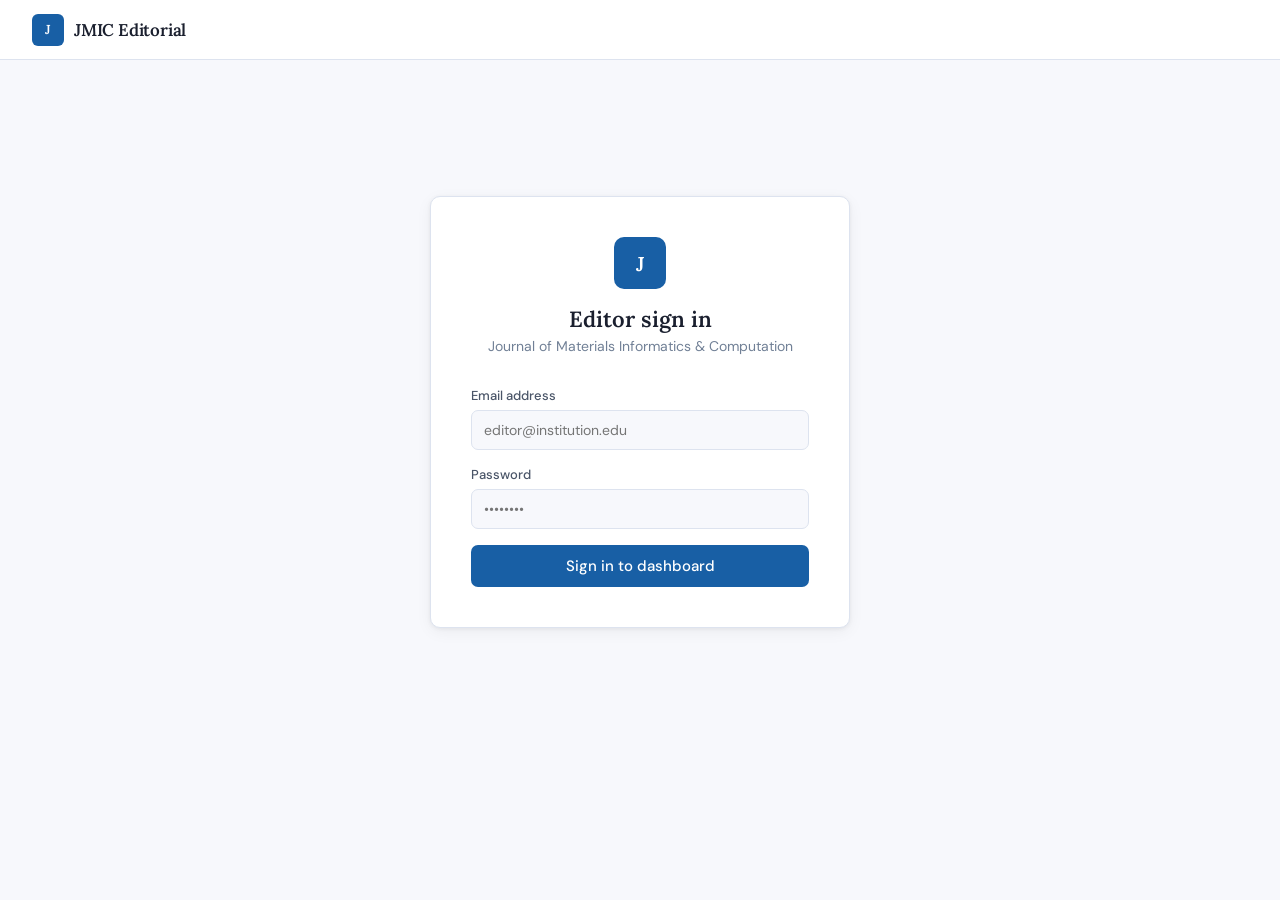
==== editor/index.html @ 74d1ee57 "Update index.html" ====
<!DOCTYPE html>
<html lang="en">
<head>
<meta charset="UTF-8">
<meta name="viewport" content="width=device-width, initial-scale=1.0">
<title>JMIC Editorial Dashboard</title>
<link rel="preconnect" href="https://fonts.googleapis.com">
<link rel="preconnect" href="https://fonts.gstatic.com" crossorigin>
<link href="https://fonts.googleapis.com/css2?family=Lora:wght@400;600&family=DM+Sans:wght@400;500;600&display=swap" rel="stylesheet">
<style>
  *, *::before, *::after { box-sizing: border-box; margin: 0; padding: 0; }

  :root {
    --brand:       #185FA5;
    --brand-light: #E6F1FB;
    --brand-mid:   #378ADD;
    --ink:         #1a1f2e;
    --ink-muted:   #4a5568;
    --ink-faint:   #718096;
    --surface:     #f7f8fc;
    --card:        #ffffff;
    --border:      #dde3ef;
    --radius:      10px;
    --shadow:      0 1px 4px rgba(0,0,0,.06), 0 4px 16px rgba(0,0,0,.05);
    --success-bg:  #eaf3de;
    --success-fg:  #3B6D11;
    --danger-bg:   #FCEBEB;
    --danger-fg:   #A32D2D;
    --warn-bg:     #FAEEDA;
    --warn-fg:     #854F0B;
    --info-bg:     #E6F1FB;
    --info-fg:     #185FA5;
  }

  body {
    font-family: 'DM Sans', sans-serif;
    background: var(--surface);
    color: var(--ink);
    min-height: 100vh;
  }

  /* ── TOP NAV ── */
  .topnav {
    position: sticky; top: 0; z-index: 100;
    background: var(--card);
    border-bottom: 1px solid var(--border);
    display: flex; align-items: center; justify-content: space-between;
    padding: 0 2rem;
    height: 60px;
  }
  .topnav-brand {
    display: flex; align-items: center; gap: 10px;
    text-decoration: none;
  }
  .topnav-logo {
    width: 32px; height: 32px; border-radius: 6px;
    background: var(--brand);
    display: flex; align-items: center; justify-content: center;
    color: #fff; font-family: 'Lora', serif; font-size: 13px; font-weight: 600;
    letter-spacing: -0.5px;
  }
  .topnav-name {
    font-family: 'Lora', serif; font-size: 17px; font-weight: 600;
    color: var(--ink); letter-spacing: -0.2px;
  }
  .topnav-right {
    display: flex; align-items: center; gap: 12px;
  }
  .editor-badge {
    font-size: 13px; color: var(--ink-faint);
    display: flex; align-items: center; gap: 6px;
  }
  .editor-avatar {
    width: 30px; height: 30px; border-radius: 50%;
    background: var(--brand-light);
    display: flex; align-items: center; justify-content: center;
    font-size: 12px; font-weight: 600; color: var(--brand);
  }
  .btn-logout {
    display: inline-flex; align-items: center; gap: 6px;
    padding: 6px 14px; border-radius: 6px;
    border: 1px solid var(--border);
    background: transparent; cursor: pointer;
    font-family: 'DM Sans', sans-serif; font-size: 13px;
    color: var(--ink-muted); transition: background .15s, color .15s;
  }
  .btn-logout:hover { background: var(--danger-bg); color: var(--danger-fg); border-color: #f7c1c1; }

  /* ── PAGE WRAPPER ── */
  .page { max-width: 1100px; margin: 0 auto; padding: 2.5rem 2rem 4rem; }

  /* ── LOGIN CARD ── */
  #loginSection {
    max-width: 420px; margin: 6rem auto 0;
    background: var(--card); border: 1px solid var(--border);
    border-radius: var(--radius); box-shadow: var(--shadow);
    padding: 2.5rem;
  }
  #loginSection .login-header {
    text-align: center; margin-bottom: 2rem;
  }
  #loginSection .login-header .logo-lg {
    width: 52px; height: 52px; border-radius: 10px;
    background: var(--brand); margin: 0 auto 1rem;
    display: flex; align-items: center; justify-content: center;
    color: #fff; font-family: 'Lora', serif; font-size: 20px; font-weight: 600;
  }
  #loginSection .login-header h2 {
    font-family: 'Lora', serif; font-size: 22px; font-weight: 600;
    color: var(--ink); margin-bottom: 4px;
  }
  #loginSection .login-header p { font-size: 14px; color: var(--ink-faint); }
  .form-group { margin-bottom: 1rem; }
  .form-group label { display: block; font-size: 13px; font-weight: 500; color: var(--ink-muted); margin-bottom: 6px; }
  .form-group input {
    width: 100%; padding: 10px 12px; border-radius: 7px;
    border: 1px solid var(--border); background: var(--surface);
    font-family: 'DM Sans', sans-serif; font-size: 14px; color: var(--ink);
    outline: none; transition: border-color .15s, box-shadow .15s;
  }
  .form-group input:focus { border-color: var(--brand-mid); box-shadow: 0 0 0 3px rgba(55,138,221,.12); }
  .btn-primary {
    width: 100%; padding: 11px; border-radius: 7px;
    background: var(--brand); border: none; cursor: pointer;
    font-family: 'DM Sans', sans-serif; font-size: 15px; font-weight: 500;
    color: #fff; transition: background .15s;
  }
  .btn-primary:hover { background: #0c447c; }

  /* ── DASHBOARD ── */
  #dashboard { display: none; }
  .dash-header { margin-bottom: 2rem; }
  .dash-header h1 {
    font-family: 'Lora', serif; font-size: 26px; font-weight: 600;
    color: var(--ink); letter-spacing: -0.3px;
  }
  .dash-header p { font-size: 14px; color: var(--ink-faint); margin-top: 3px; }

  /* ── STAT CARDS ── */
  .stats {
    display: grid;
    grid-template-columns: repeat(auto-fit, minmax(190px, 1fr));
    gap: 16px; margin-bottom: 2.5rem;
  }
  .stat-card {
    background: var(--card); border: 1px solid var(--border);
    border-radius: var(--radius); padding: 1.25rem 1.5rem;
    display: flex; flex-direction: column; gap: 6px;
  }
  .stat-card .stat-label {
    font-size: 12px; font-weight: 500; text-transform: uppercase;
    letter-spacing: 0.06em; color: var(--ink-faint);
  }
  .stat-card .stat-value {
    font-size: 32px; font-weight: 600; line-height: 1;
    font-family: 'Lora', serif; color: var(--ink);
  }
  .stat-card .stat-sub {
    font-size: 12px; color: var(--ink-faint);
  }
  .stat-card.accent-blue  { border-top: 3px solid var(--brand); }
  .stat-card.accent-green { border-top: 3px solid #639922; }
  .stat-card.accent-red   { border-top: 3px solid #E24B4A; }
  .stat-card.accent-amber { border-top: 3px solid #BA7517; }

  /* ── MANUSCRIPT TABLE ── */
  .table-section {
    background: var(--card); border: 1px solid var(--border);
    border-radius: var(--radius); overflow: hidden;
  }
  .table-section-header {
    display: flex; align-items: center; justify-content: space-between;
    padding: 1.25rem 1.5rem; border-bottom: 1px solid var(--border);
  }
  .table-section-header h2 {
    font-family: 'Lora', serif; font-size: 18px; font-weight: 600; color: var(--ink);
  }
  .table-filter {
    display: flex; gap: 8px;
  }
  .filter-btn {
    padding: 5px 12px; border-radius: 5px; border: 1px solid var(--border);
    background: transparent; font-size: 12px; font-weight: 500; cursor: pointer;
    color: var(--ink-muted); transition: all .15s;
  }
  .filter-btn.active, .filter-btn:hover {
    background: var(--brand-light); color: var(--brand); border-color: #b5d4f4;
  }

  table {
    width: 100%; border-collapse: collapse; font-size: 14px;
  }
  thead th {
    padding: 10px 1.5rem; text-align: left;
    font-size: 11px; font-weight: 600; text-transform: uppercase;
    letter-spacing: 0.07em; color: var(--ink-faint);
    background: var(--surface); border-bottom: 1px solid var(--border);
  }
  tbody tr { border-bottom: 1px solid var(--border); transition: background .1s; }
  tbody tr:last-child { border-bottom: none; }
  tbody tr:hover { background: var(--surface); }
  tbody td { padding: 14px 1.5rem; color: var(--ink); vertical-align: middle; }
  .td-id { font-family: monospace; font-size: 12px; color: var(--ink-faint); }
  .td-title { font-weight: 500; max-width: 320px; }
  .td-title small { display: block; font-weight: 400; color: var(--ink-faint); font-size: 12px; margin-top: 2px; }

  /* ── STATUS BADGES ── */
  .badge {
    display: inline-flex; align-items: center; gap: 4px;
    padding: 3px 10px; border-radius: 20px;
    font-size: 11px; font-weight: 600; letter-spacing: 0.03em;
    white-space: nowrap;
  }
  .badge-submitted  { background: var(--info-bg);    color: var(--info-fg); }
  .badge-review     { background: var(--warn-bg);    color: var(--warn-fg); }
  .badge-accepted   { background: var(--success-bg); color: var(--success-fg); }
  .badge-rejected   { background: var(--danger-bg);  color: var(--danger-fg); }
  .badge-revision   { background: #F3E8FF;            color: #6B21A8; }

  /* ── ACTION BUTTON ── */
  .btn-action {
    padding: 5px 13px; border-radius: 5px;
    border: 1px solid var(--border); background: transparent;
    font-size: 12px; font-weight: 500; cursor: pointer;
    color: var(--ink-muted); font-family: 'DM Sans', sans-serif;
    transition: all .15s;
  }
  .btn-action:hover { background: var(--brand-light); color: var(--brand); border-color: #b5d4f4; }

  /* ── EMPTY STATE ── */
  .empty-state { padding: 3rem 1.5rem; text-align: center; color: var(--ink-faint); font-size: 14px; }

  @media (max-width: 640px) {
    .topnav { padding: 0 1rem; }
    .page { padding: 1.5rem 1rem 3rem; }
    .topnav-name { display: none; }
    thead th:nth-child(4), tbody td:nth-child(4),
    thead th:nth-child(5), tbody td:nth-child(5) { display: none; }
  }
</style>
</head>
<body>

<!-- TOP NAV (always visible) -->
<nav class="topnav">
  <a href="#" class="topnav-brand">
    <div class="topnav-logo">J</div>
    <span class="topnav-name">JMIC Editorial</span>
  </a>
  <div class="topnav-right" id="navRight" style="display:none;">
    <div class="editor-badge">
      <div class="editor-avatar" id="editorAvatar">E</div>
      <span id="editorEmail" style="display:none;"></span>
    </div>
    <button class="btn-logout" onclick="logout()">Sign out</button>
  </div>
</nav>

<div class="page">

  <!-- LOGIN -->
  <div id="loginSection">
    <div class="login-header">
      <div class="logo-lg">J</div>
      <h2>Editor sign in</h2>
      <p>Journal of Materials Informatics &amp; Computation</p>
    </div>
    <div class="form-group">
      <label for="email">Email address</label>
      <input type="email" id="email" placeholder="editor@institution.edu" autocomplete="username">
    </div>
    <div class="form-group">
      <label for="password">Password</label>
      <input type="password" id="password" placeholder="••••••••" autocomplete="current-password">
    </div>
    <button class="btn-primary" onclick="login()">Sign in to dashboard</button>
  </div>

  <!-- DASHBOARD -->
  <div id="dashboard">
    <div class="dash-header">
      <h1>Manuscript dashboard</h1>
      <p id="dashSubtitle">Overview of all submissions</p>
    </div>

    <div class="stats">
      <div class="stat-card accent-blue">
        <div class="stat-label">Total submissions</div>
        <div class="stat-value" id="submittedCount">0</div>
        <div class="stat-sub">All time</div>
      </div>
      <div class="stat-card accent-amber">
        <div class="stat-label">Under review</div>
        <div class="stat-value" id="underReviewCount">0</div>
        <div class="stat-sub">Active assignments</div>
      </div>
      <div class="stat-card accent-green">
        <div class="stat-label">Accepted</div>
        <div class="stat-value" id="acceptedCount">0</div>
        <div class="stat-sub">Ready for production</div>
      </div>
      <div class="stat-card accent-red">
        <div class="stat-label">Rejected</div>
        <div class="stat-value" id="rejectedCount">0</div>
        <div class="stat-sub">Closed decisions</div>
      </div>
    </div>

    <div class="table-section">
      <div class="table-section-header">
        <h2>Manuscripts</h2>
        <div class="table-filter">
          <button class="filter-btn active" onclick="filterTable('all', this)">All</button>
          <button class="filter-btn" onclick="filterTable('Under Review', this)">Review</button>
          <button class="filter-btn" onclick="filterTable('Accepted', this)">Accepted</button>
          <button class="filter-btn" onclick="filterTable('Rejected', this)">Rejected</button>
        </div>
      </div>
      <table id="manuscriptTable">
        <thead>
          <tr>
            <th>Article ID</th>
            <th>Title</th>
            <th>Status</th>
            <th>Submitted</th>
            <th>Action</th>
          </tr>
        </thead>
        <tbody></tbody>
      </table>
      <div class="empty-state" id="emptyState" style="display:none;">No manuscripts match this filter.</div>
    </div>
  </div>

</div>

<script src="../editor.js" defer></script>
<script>
  function login() {
    const email = document.getElementById('email').value;
    const password = document.getElementById('password').value;
    if (!email || !password) return;

    document.getElementById('loginSection').style.display = 'none';
    document.getElementById('dashboard').style.display = 'block';
    document.getElementById('navRight').style.display = 'flex';
    document.getElementById('editorEmail').textContent = email;

    const initials = email.substring(0, 2).toUpperCase();
    document.getElementById('editorAvatar').textContent = initials;

    const now = new Date().toLocaleDateString('en-GB', { day:'numeric', month:'long', year:'numeric' });
    document.getElementById('dashSubtitle').textContent = 'Last updated ' + now;
  }

  function logout() {
    document.getElementById('loginSection').style.display = 'block';
    document.getElementById('dashboard').style.display = 'none';
    document.getElementById('navRight').style.display = 'none';
    document.getElementById('email').value = '';
    document.getElementById('password').value = '';
  }

  function getBadgeClass(status) {
    const map = {
      'Submitted':    'badge-submitted',
      'Under Review': 'badge-review',
      'Accepted':     'badge-accepted',
      'Rejected':     'badge-rejected',
      'Revision':     'badge-revision',
    };
    return map[status] || 'badge-submitted';
  }

  let allRows = [];

  function renderTable(rows) {
    const tbody = document.querySelector('#manuscriptTable tbody');
    const empty = document.getElementById('emptyState');
    tbody.innerHTML = '';
    if (!rows.length) { empty.style.display = 'block'; return; }
    empty.style.display = 'none';
    rows.forEach(row => {
      const tr = document.createElement('tr');
      tr.dataset.status = row.status;
      tr.innerHTML = `
        <td class="td-id">${row.article_id || row.id || '—'}</td>
        <td class="td-title">${row.title}<small>${row.authors || ''}</small></td>
        <td><span class="badge ${getBadgeClass(row.status)}">${row.status}</span></td>
        <td>${row.submission_date || row.created_at || '—'}</td>
        <td><button class="btn-action" onclick="viewManuscript('${row.id}')">View</button></td>
      `;
      tbody.appendChild(tr);
    });
  }

  function filterTable(status, btn) {
    document.querySelectorAll('.filter-btn').forEach(b => b.classList.remove('active'));
    btn.classList.add('active');
    const filtered = status === 'all' ? allRows : allRows.filter(r => r.status === status);
    renderTable(filtered);
  }

  function viewManuscript(id) {
    if (typeof window.openManuscript === 'function') window.openManuscript(id);
  }

  window.setManuscripts = function(manuscripts) {
    allRows = manuscripts;
    renderTable(manuscripts);
    document.getElementById('submittedCount').textContent  = manuscripts.length;
    document.getElementById('underReviewCount').textContent = manuscripts.filter(m => m.status === 'Under Review').length;
    document.getElementById('acceptedCount').textContent   = manuscripts.filter(m => m.status === 'Accepted').length;
    document.getElementById('rejectedCount').textContent   = manuscripts.filter(m => m.status === 'Rejected').length;
  };

  document.getElementById('password').addEventListener('keydown', e => {
    if (e.key === 'Enter') login();
  });
</script>
</body>
</html>
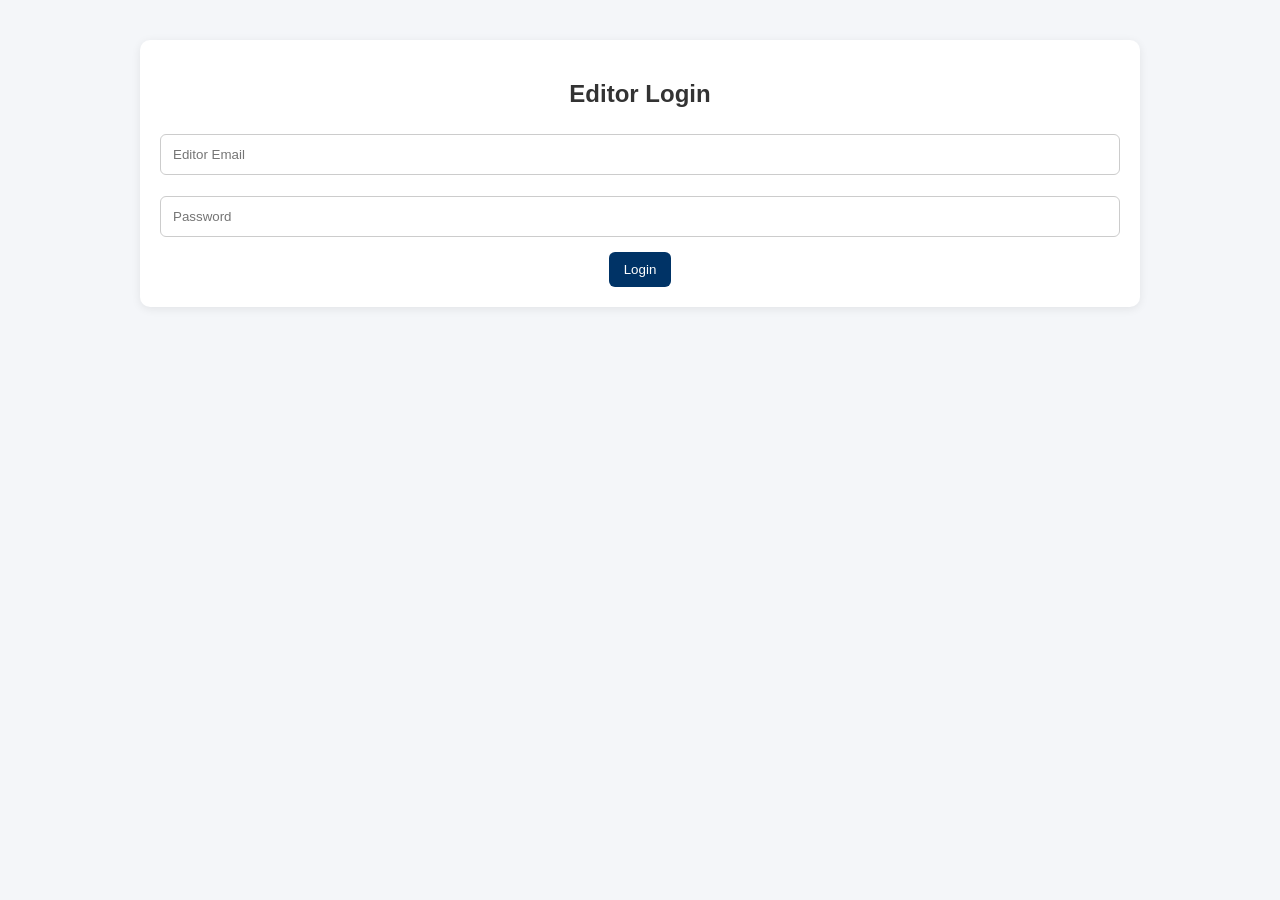
==== commit 9fe05541: "Update index.html" ====
--- a/editor/index.html
+++ b/editor/index.html
@@ -1,422 +1,218 @@
 <!DOCTYPE html>
 <html lang="en">
+
 <head>
+
 <meta charset="UTF-8">
-<meta name="viewport" content="width=device-width, initial-scale=1.0">
+
+<meta name="viewport"
+content="width=device-width, initial-scale=1.0">
+
 <title>JMIC Editorial Dashboard</title>
-<link rel="preconnect" href="https://fonts.googleapis.com">
-<link rel="preconnect" href="https://fonts.gstatic.com" crossorigin>
-<link href="https://fonts.googleapis.com/css2?family=Lora:wght@400;600&family=DM+Sans:wght@400;500;600&display=swap" rel="stylesheet">
-<style>
-  *, *::before, *::after { box-sizing: border-box; margin: 0; padding: 0; }
-
-  :root {
-    --brand:       #185FA5;
-    --brand-light: #E6F1FB;
-    --brand-mid:   #378ADD;
-    --ink:         #1a1f2e;
-    --ink-muted:   #4a5568;
-    --ink-faint:   #718096;
-    --surface:     #f7f8fc;
-    --card:        #ffffff;
-    --border:      #dde3ef;
-    --radius:      10px;
-    --shadow:      0 1px 4px rgba(0,0,0,.06), 0 4px 16px rgba(0,0,0,.05);
-    --success-bg:  #eaf3de;
-    --success-fg:  #3B6D11;
-    --danger-bg:   #FCEBEB;
-    --danger-fg:   #A32D2D;
-    --warn-bg:     #FAEEDA;
-    --warn-fg:     #854F0B;
-    --info-bg:     #E6F1FB;
-    --info-fg:     #185FA5;
-  }
-
-  body {
-    font-family: 'DM Sans', sans-serif;
-    background: var(--surface);
-    color: var(--ink);
-    min-height: 100vh;
-  }
-
-  /* ── TOP NAV ── */
-  .topnav {
-    position: sticky; top: 0; z-index: 100;
-    background: var(--card);
-    border-bottom: 1px solid var(--border);
-    display: flex; align-items: center; justify-content: space-between;
-    padding: 0 2rem;
-    height: 60px;
-  }
-  .topnav-brand {
-    display: flex; align-items: center; gap: 10px;
-    text-decoration: none;
-  }
-  .topnav-logo {
-    width: 32px; height: 32px; border-radius: 6px;
-    background: var(--brand);
-    display: flex; align-items: center; justify-content: center;
-    color: #fff; font-family: 'Lora', serif; font-size: 13px; font-weight: 600;
-    letter-spacing: -0.5px;
-  }
-  .topnav-name {
-    font-family: 'Lora', serif; font-size: 17px; font-weight: 600;
-    color: var(--ink); letter-spacing: -0.2px;
-  }
-  .topnav-right {
-    display: flex; align-items: center; gap: 12px;
-  }
-  .editor-badge {
-    font-size: 13px; color: var(--ink-faint);
-    display: flex; align-items: center; gap: 6px;
-  }
-  .editor-avatar {
-    width: 30px; height: 30px; border-radius: 50%;
-    background: var(--brand-light);
-    display: flex; align-items: center; justify-content: center;
-    font-size: 12px; font-weight: 600; color: var(--brand);
-  }
-  .btn-logout {
-    display: inline-flex; align-items: center; gap: 6px;
-    padding: 6px 14px; border-radius: 6px;
-    border: 1px solid var(--border);
-    background: transparent; cursor: pointer;
-    font-family: 'DM Sans', sans-serif; font-size: 13px;
-    color: var(--ink-muted); transition: background .15s, color .15s;
-  }
-  .btn-logout:hover { background: var(--danger-bg); color: var(--danger-fg); border-color: #f7c1c1; }
-
-  /* ── PAGE WRAPPER ── */
-  .page { max-width: 1100px; margin: 0 auto; padding: 2.5rem 2rem 4rem; }
-
-  /* ── LOGIN CARD ── */
-  #loginSection {
-    max-width: 420px; margin: 6rem auto 0;
-    background: var(--card); border: 1px solid var(--border);
-    border-radius: var(--radius); box-shadow: var(--shadow);
-    padding: 2.5rem;
-  }
-  #loginSection .login-header {
-    text-align: center; margin-bottom: 2rem;
-  }
-  #loginSection .login-header .logo-lg {
-    width: 52px; height: 52px; border-radius: 10px;
-    background: var(--brand); margin: 0 auto 1rem;
-    display: flex; align-items: center; justify-content: center;
-    color: #fff; font-family: 'Lora', serif; font-size: 20px; font-weight: 600;
-  }
-  #loginSection .login-header h2 {
-    font-family: 'Lora', serif; font-size: 22px; font-weight: 600;
-    color: var(--ink); margin-bottom: 4px;
-  }
-  #loginSection .login-header p { font-size: 14px; color: var(--ink-faint); }
-  .form-group { margin-bottom: 1rem; }
-  .form-group label { display: block; font-size: 13px; font-weight: 500; color: var(--ink-muted); margin-bottom: 6px; }
-  .form-group input {
-    width: 100%; padding: 10px 12px; border-radius: 7px;
-    border: 1px solid var(--border); background: var(--surface);
-    font-family: 'DM Sans', sans-serif; font-size: 14px; color: var(--ink);
-    outline: none; transition: border-color .15s, box-shadow .15s;
-  }
-  .form-group input:focus { border-color: var(--brand-mid); box-shadow: 0 0 0 3px rgba(55,138,221,.12); }
-  .btn-primary {
-    width: 100%; padding: 11px; border-radius: 7px;
-    background: var(--brand); border: none; cursor: pointer;
-    font-family: 'DM Sans', sans-serif; font-size: 15px; font-weight: 500;
-    color: #fff; transition: background .15s;
-  }
-  .btn-primary:hover { background: #0c447c; }
-
-  /* ── DASHBOARD ── */
-  #dashboard { display: none; }
-  .dash-header { margin-bottom: 2rem; }
-  .dash-header h1 {
-    font-family: 'Lora', serif; font-size: 26px; font-weight: 600;
-    color: var(--ink); letter-spacing: -0.3px;
-  }
-  .dash-header p { font-size: 14px; color: var(--ink-faint); margin-top: 3px; }
-
-  /* ── STAT CARDS ── */
-  .stats {
-    display: grid;
-    grid-template-columns: repeat(auto-fit, minmax(190px, 1fr));
-    gap: 16px; margin-bottom: 2.5rem;
-  }
-  .stat-card {
-    background: var(--card); border: 1px solid var(--border);
-    border-radius: var(--radius); padding: 1.25rem 1.5rem;
-    display: flex; flex-direction: column; gap: 6px;
-  }
-  .stat-card .stat-label {
-    font-size: 12px; font-weight: 500; text-transform: uppercase;
-    letter-spacing: 0.06em; color: var(--ink-faint);
-  }
-  .stat-card .stat-value {
-    font-size: 32px; font-weight: 600; line-height: 1;
-    font-family: 'Lora', serif; color: var(--ink);
-  }
-  .stat-card .stat-sub {
-    font-size: 12px; color: var(--ink-faint);
-  }
-  .stat-card.accent-blue  { border-top: 3px solid var(--brand); }
-  .stat-card.accent-green { border-top: 3px solid #639922; }
-  .stat-card.accent-red   { border-top: 3px solid #E24B4A; }
-  .stat-card.accent-amber { border-top: 3px solid #BA7517; }
-
-  /* ── MANUSCRIPT TABLE ── */
-  .table-section {
-    background: var(--card); border: 1px solid var(--border);
-    border-radius: var(--radius); overflow: hidden;
-  }
-  .table-section-header {
-    display: flex; align-items: center; justify-content: space-between;
-    padding: 1.25rem 1.5rem; border-bottom: 1px solid var(--border);
-  }
-  .table-section-header h2 {
-    font-family: 'Lora', serif; font-size: 18px; font-weight: 600; color: var(--ink);
-  }
-  .table-filter {
-    display: flex; gap: 8px;
-  }
-  .filter-btn {
-    padding: 5px 12px; border-radius: 5px; border: 1px solid var(--border);
-    background: transparent; font-size: 12px; font-weight: 500; cursor: pointer;
-    color: var(--ink-muted); transition: all .15s;
-  }
-  .filter-btn.active, .filter-btn:hover {
-    background: var(--brand-light); color: var(--brand); border-color: #b5d4f4;
-  }
-
-  table {
-    width: 100%; border-collapse: collapse; font-size: 14px;
-  }
-  thead th {
-    padding: 10px 1.5rem; text-align: left;
-    font-size: 11px; font-weight: 600; text-transform: uppercase;
-    letter-spacing: 0.07em; color: var(--ink-faint);
-    background: var(--surface); border-bottom: 1px solid var(--border);
-  }
-  tbody tr { border-bottom: 1px solid var(--border); transition: background .1s; }
-  tbody tr:last-child { border-bottom: none; }
-  tbody tr:hover { background: var(--surface); }
-  tbody td { padding: 14px 1.5rem; color: var(--ink); vertical-align: middle; }
-  .td-id { font-family: monospace; font-size: 12px; color: var(--ink-faint); }
-  .td-title { font-weight: 500; max-width: 320px; }
-  .td-title small { display: block; font-weight: 400; color: var(--ink-faint); font-size: 12px; margin-top: 2px; }
-
-  /* ── STATUS BADGES ── */
-  .badge {
-    display: inline-flex; align-items: center; gap: 4px;
-    padding: 3px 10px; border-radius: 20px;
-    font-size: 11px; font-weight: 600; letter-spacing: 0.03em;
-    white-space: nowrap;
-  }
-  .badge-submitted  { background: var(--info-bg);    color: var(--info-fg); }
-  .badge-review     { background: var(--warn-bg);    color: var(--warn-fg); }
-  .badge-accepted   { background: var(--success-bg); color: var(--success-fg); }
-  .badge-rejected   { background: var(--danger-bg);  color: var(--danger-fg); }
-  .badge-revision   { background: #F3E8FF;            color: #6B21A8; }
-
-  /* ── ACTION BUTTON ── */
-  .btn-action {
-    padding: 5px 13px; border-radius: 5px;
-    border: 1px solid var(--border); background: transparent;
-    font-size: 12px; font-weight: 500; cursor: pointer;
-    color: var(--ink-muted); font-family: 'DM Sans', sans-serif;
-    transition: all .15s;
-  }
-  .btn-action:hover { background: var(--brand-light); color: var(--brand); border-color: #b5d4f4; }
-
-  /* ── EMPTY STATE ── */
-  .empty-state { padding: 3rem 1.5rem; text-align: center; color: var(--ink-faint); font-size: 14px; }
-
-  @media (max-width: 640px) {
-    .topnav { padding: 0 1rem; }
-    .page { padding: 1.5rem 1rem 3rem; }
-    .topnav-name { display: none; }
-    thead th:nth-child(4), tbody td:nth-child(4),
-    thead th:nth-child(5), tbody td:nth-child(5) { display: none; }
-  }
-</style>
+
+<link rel="stylesheet"
+href="../style.css">
+
 </head>
+
 <body>
 
-<!-- TOP NAV (always visible) -->
-<nav class="topnav">
-  <a href="#" class="topnav-brand">
-    <div class="topnav-logo">J</div>
-    <span class="topnav-name">JMIC Editorial</span>
-  </a>
-  <div class="topnav-right" id="navRight" style="display:none;">
-    <div class="editor-badge">
-      <div class="editor-avatar" id="editorAvatar">E</div>
-      <span id="editorEmail" style="display:none;"></span>
+<div class="container">
+
+    <!-- DASHBOARD HEADER (VISIBLE AFTER LOGIN) -->
+
+    <div id="dashboardHeader"
+         class="dashboard-header"
+         style="display:none;">
+
+        <div>
+
+            <h1>
+                Editorial Dashboard
+            </h1>
+
+            <p>
+                <strong>
+                    Journal of Materials Intelligence and Computing
+                </strong>
+            </p>
+
+        </div>
+
+        <div>
+
+            <button onclick="openPasswordPage()">
+                Change Password
+            </button>
+
+            <button onclick="logout()">
+                Logout
+            </button>
+
+        </div>
+
     </div>
-    <button class="btn-logout" onclick="logout()">Sign out</button>
-  </div>
-</nav>
-
-<div class="page">
-
-  <!-- LOGIN -->
-  <div id="loginSection">
-    <div class="login-header">
-      <div class="logo-lg">J</div>
-      <h2>Editor sign in</h2>
-      <p>Journal of Materials Informatics &amp; Computation</p>
+
+    <!-- LOGIN SECTION -->
+
+    <div id="loginSection"
+         class="card">
+
+        <h2>
+            Editor Login
+        </h2>
+
+        <input
+        type="email"
+        id="email"
+        placeholder="Editor Email">
+
+        <input
+        type="password"
+        id="password"
+        placeholder="Password">
+
+        <button onclick="login()">
+            Login
+        </button>
+
+        <div id="loginMessage"></div>
+
     </div>
-    <div class="form-group">
-      <label for="email">Email address</label>
-      <input type="email" id="email" placeholder="editor@institution.edu" autocomplete="username">
+
+    <!-- DASHBOARD -->
+
+    <div id="dashboard"
+         style="display:none;">
+
+        <!-- STATISTICS -->
+
+        <div class="stats">
+
+            <div class="card">
+
+                <h3 id="submittedCount">
+                    0
+                </h3>
+
+                <p>
+                    Total Manuscripts
+                </p>
+
+            </div>
+
+            <div class="card">
+
+                <h3 id="underReviewCount">
+                    0
+                </h3>
+
+                <p>
+                    Under Review
+                </p>
+
+            </div>
+
+            <div class="card">
+
+                <h3 id="acceptedCount">
+                    0
+                </h3>
+
+                <p>
+                    Accepted
+                </p>
+
+            </div>
+
+            <div class="card">
+
+                <h3 id="rejectedCount">
+                    0
+                </h3>
+
+                <p>
+                    Rejected
+                </p>
+
+            </div>
+
+        </div>
+
+        <!-- QUICK ACTIONS -->
+
+        <div class="card">
+
+            <h2>
+                Editorial Management
+            </h2>
+
+            <p>
+
+                <a href="manuscripts.html">
+
+                    <button>
+                        Manage Manuscripts
+                    </button>
+
+                </a>
+
+            </p>
+
+        </div>
+
+        <!-- MANUSCRIPT TABLE -->
+
+        <div class="card">
+
+            <h2>
+                Recent Manuscripts
+            </h2>
+
+            <table id="manuscriptTable">
+
+                <thead>
+
+                    <tr>
+
+                        <th>
+                            Article ID
+                        </th>
+
+                        <th>
+                            Title
+                        </th>
+
+                        <th>
+                            Status
+                        </th>
+
+                        <th>
+                            Submission Date
+                        </th>
+
+                        <th>
+                            Action
+                        </th>
+
+                    </tr>
+
+                </thead>
+
+                <tbody>
+
+                </tbody>
+
+            </table>
+
+        </div>
+
     </div>
-    <div class="form-group">
-      <label for="password">Password</label>
-      <input type="password" id="password" placeholder="••••••••" autocomplete="current-password">
-    </div>
-    <button class="btn-primary" onclick="login()">Sign in to dashboard</button>
-  </div>
-
-  <!-- DASHBOARD -->
-  <div id="dashboard">
-    <div class="dash-header">
-      <h1>Manuscript dashboard</h1>
-      <p id="dashSubtitle">Overview of all submissions</p>
-    </div>
-
-    <div class="stats">
-      <div class="stat-card accent-blue">
-        <div class="stat-label">Total submissions</div>
-        <div class="stat-value" id="submittedCount">0</div>
-        <div class="stat-sub">All time</div>
-      </div>
-      <div class="stat-card accent-amber">
-        <div class="stat-label">Under review</div>
-        <div class="stat-value" id="underReviewCount">0</div>
-        <div class="stat-sub">Active assignments</div>
-      </div>
-      <div class="stat-card accent-green">
-        <div class="stat-label">Accepted</div>
-        <div class="stat-value" id="acceptedCount">0</div>
-        <div class="stat-sub">Ready for production</div>
-      </div>
-      <div class="stat-card accent-red">
-        <div class="stat-label">Rejected</div>
-        <div class="stat-value" id="rejectedCount">0</div>
-        <div class="stat-sub">Closed decisions</div>
-      </div>
-    </div>
-
-    <div class="table-section">
-      <div class="table-section-header">
-        <h2>Manuscripts</h2>
-        <div class="table-filter">
-          <button class="filter-btn active" onclick="filterTable('all', this)">All</button>
-          <button class="filter-btn" onclick="filterTable('Under Review', this)">Review</button>
-          <button class="filter-btn" onclick="filterTable('Accepted', this)">Accepted</button>
-          <button class="filter-btn" onclick="filterTable('Rejected', this)">Rejected</button>
-        </div>
-      </div>
-      <table id="manuscriptTable">
-        <thead>
-          <tr>
-            <th>Article ID</th>
-            <th>Title</th>
-            <th>Status</th>
-            <th>Submitted</th>
-            <th>Action</th>
-          </tr>
-        </thead>
-        <tbody></tbody>
-      </table>
-      <div class="empty-state" id="emptyState" style="display:none;">No manuscripts match this filter.</div>
-    </div>
-  </div>
 
 </div>
 
-<script src="../editor.js" defer></script>
-<script>
-  function login() {
-    const email = document.getElementById('email').value;
-    const password = document.getElementById('password').value;
-    if (!email || !password) return;
-
-    document.getElementById('loginSection').style.display = 'none';
-    document.getElementById('dashboard').style.display = 'block';
-    document.getElementById('navRight').style.display = 'flex';
-    document.getElementById('editorEmail').textContent = email;
-
-    const initials = email.substring(0, 2).toUpperCase();
-    document.getElementById('editorAvatar').textContent = initials;
-
-    const now = new Date().toLocaleDateString('en-GB', { day:'numeric', month:'long', year:'numeric' });
-    document.getElementById('dashSubtitle').textContent = 'Last updated ' + now;
-  }
-
-  function logout() {
-    document.getElementById('loginSection').style.display = 'block';
-    document.getElementById('dashboard').style.display = 'none';
-    document.getElementById('navRight').style.display = 'none';
-    document.getElementById('email').value = '';
-    document.getElementById('password').value = '';
-  }
-
-  function getBadgeClass(status) {
-    const map = {
-      'Submitted':    'badge-submitted',
-      'Under Review': 'badge-review',
-      'Accepted':     'badge-accepted',
-      'Rejected':     'badge-rejected',
-      'Revision':     'badge-revision',
-    };
-    return map[status] || 'badge-submitted';
-  }
-
-  let allRows = [];
-
-  function renderTable(rows) {
-    const tbody = document.querySelector('#manuscriptTable tbody');
-    const empty = document.getElementById('emptyState');
-    tbody.innerHTML = '';
-    if (!rows.length) { empty.style.display = 'block'; return; }
-    empty.style.display = 'none';
-    rows.forEach(row => {
-      const tr = document.createElement('tr');
-      tr.dataset.status = row.status;
-      tr.innerHTML = `
-        <td class="td-id">${row.article_id || row.id || '—'}</td>
-        <td class="td-title">${row.title}<small>${row.authors || ''}</small></td>
-        <td><span class="badge ${getBadgeClass(row.status)}">${row.status}</span></td>
-        <td>${row.submission_date || row.created_at || '—'}</td>
-        <td><button class="btn-action" onclick="viewManuscript('${row.id}')">View</button></td>
-      `;
-      tbody.appendChild(tr);
-    });
-  }
-
-  function filterTable(status, btn) {
-    document.querySelectorAll('.filter-btn').forEach(b => b.classList.remove('active'));
-    btn.classList.add('active');
-    const filtered = status === 'all' ? allRows : allRows.filter(r => r.status === status);
-    renderTable(filtered);
-  }
-
-  function viewManuscript(id) {
-    if (typeof window.openManuscript === 'function') window.openManuscript(id);
-  }
-
-  window.setManuscripts = function(manuscripts) {
-    allRows = manuscripts;
-    renderTable(manuscripts);
-    document.getElementById('submittedCount').textContent  = manuscripts.length;
-    document.getElementById('underReviewCount').textContent = manuscripts.filter(m => m.status === 'Under Review').length;
-    document.getElementById('acceptedCount').textContent   = manuscripts.filter(m => m.status === 'Accepted').length;
-    document.getElementById('rejectedCount').textContent   = manuscripts.filter(m => m.status === 'Rejected').length;
-  };
-
-  document.getElementById('password').addEventListener('keydown', e => {
-    if (e.key === 'Enter') login();
-  });
-</script>
+<script src="editor.js"></script>
+
 </body>
+
 </html>
--- a/style.css
+++ b/style.css
@@ -0,0 +1,210 @@
+body{
+font-family: Arial, Helvetica, sans-serif;
+background:#f4f6f9;
+margin:0;
+padding:0;
+color:#333;
+}
+
+.container{
+max-width:1000px;
+margin:auto;
+padding:40px 20px;
+}
+
+.header{
+text-align:center;
+margin-bottom:40px;
+}
+
+.header h1{
+color:#003366;
+margin-bottom:10px;
+}
+
+.card{
+background:#fff;
+border-radius:12px;
+padding:25px;
+box-shadow:0 0 15px rgba(0,0,0,.08);
+margin-bottom:25px;
+}
+
+.portal-grid{
+display:flex;
+gap:25px;
+flex-wrap:wrap;
+justify-content:center;
+}
+
+.portal-card{
+width:280px;
+background:#fff;
+border-radius:12px;
+padding:25px;
+text-align:center;
+box-shadow:0 0 15px rgba(0,0,0,.08);
+}
+
+.portal-card a{
+display:inline-block;
+margin-top:15px;
+padding:10px 18px;
+background:#003366;
+color:white;
+text-decoration:none;
+border-radius:6px;
+}
+
+input,
+select,
+textarea{
+width:100%;
+padding:12px;
+margin-top:6px;
+margin-bottom:15px;
+border:1px solid #ccc;
+border-radius:6px;
+box-sizing:border-box;
+}
+
+textarea{
+min-height:150px;
+}
+
+button{
+background:#003366;
+color:white;
+border:none;
+padding:12px 20px;
+border-radius:6px;
+cursor:pointer;
+}
+
+button:hover
+
+.success{
+color:green;
+font-weight:bold;
+}
+
+.error{
+color:red;
+font-weight:bold;
+}
+
+.manuscript-info{
+background:#f9fafc;
+border-left:4px solid #003366;
+padding:15px;
+margin-bottom:20px;
+}
+
+.review-section{
+margin-top:25px;
+}
+
+.pdf-btn{
+display:inline-block;
+padding:10px 15px;
+margin-right:10px;
+background:#003366;
+color:white;
+text-decoration:none;
+border-radius:6px;
+font-weight:600;
+}
+
+.pdf-btn:hover{
+background:#00509e;
+}
+
+.stats{
+
+display:grid;
+
+grid-template-columns:
+repeat(auto-fit,minmax(180px,1fr));
+
+gap:15px;
+
+margin-bottom:30px;
+
+}
+
+.card{
+
+background:#fff;
+
+padding:20px;
+
+border-radius:10px;
+
+box-shadow:
+0 2px 10px rgba(0,0,0,.08);
+
+text-align:center;
+
+}
+
+table{
+
+width:100%;
+
+border-collapse:collapse;
+
+background:#fff;
+
+}
+
+th,
+td{
+
+padding:12px;
+
+border:1px solid #ddd;
+
+}
+
+th{
+
+background:#0d6efd;
+
+color:white;
+
+}
+
+button{
+
+padding:10px 15px;
+
+cursor:pointer;
+
+}
+
+.dashboard-header {
+
+    display:flex;
+
+    justify-content:space-between;
+
+    align-items:center;
+
+    margin-bottom:30px;
+
+    padding:15px 20px;
+
+    background:#ffffff;
+
+    border-radius:10px;
+
+    box-shadow:
+    0 2px 8px rgba(0,0,0,.08);
+
+}
+
+.dashboard-header h1 {
+
+    margin:0;
+
+}
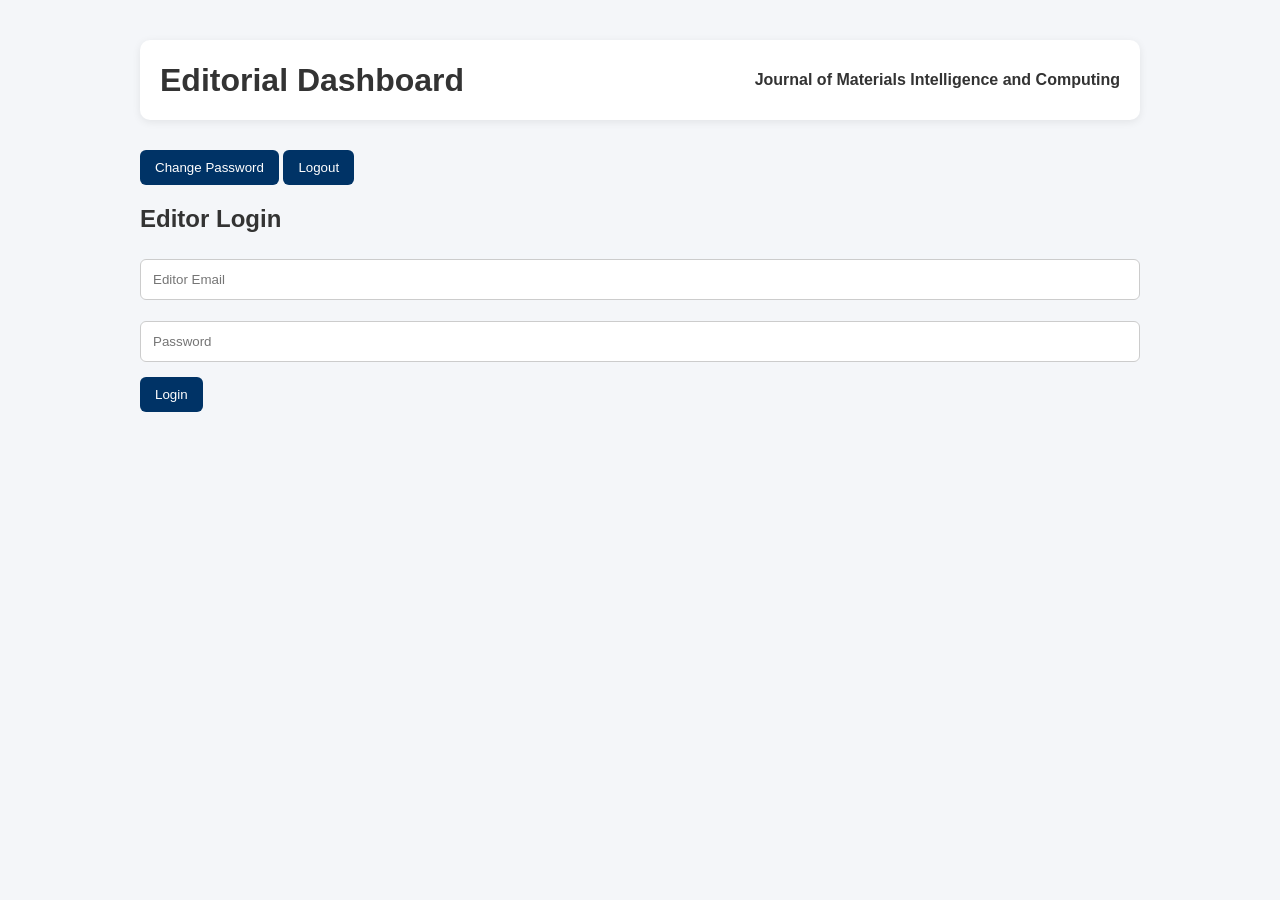
==== commit bfae47be: "Update index.html" ====
--- a/editor/index.html
+++ b/editor/index.html
@@ -10,8 +10,7 @@
 
 <title>JMIC Editorial Dashboard</title>
 
-<link rel="stylesheet"
-href="../style.css">
+<link rel="stylesheet" href="../style.css">
 
 </head>
 
@@ -19,200 +18,102 @@
 
 <div class="container">
 
-    <!-- DASHBOARD HEADER (VISIBLE AFTER LOGIN) -->
+<div id="dashboardHeader"
+class="dashboard-header">
+<h1>Editorial Dashboard</h1>
+<p><b>Journal of Materials Intelligence and Computing</b></p>
+</div>
 
-    <div id="dashboardHeader"
-         class="dashboard-header"
-         style="display:none;">
+<div>
 
-        <div>
+        <button onclick="openPasswordPage()">
+        Change Password
+        </button>
 
-            <h1>
-                Editorial Dashboard
-            </h1>
-
-            <p>
-                <strong>
-                    Journal of Materials Intelligence and Computing
-                </strong>
-            </p>
-
-        </div>
-
-        <div>
-
-            <button onclick="openPasswordPage()">
-                Change Password
-            </button>
-
-            <button onclick="logout()">
-                Logout
-            </button>
-
-        </div>
+        <button onclick="logout()">
+        Logout
+        </button>
 
     </div>
 
-    <!-- LOGIN SECTION -->
+<div id="loginSection">
 
-    <div id="loginSection"
-         class="card">
+<h2>Editor Login</h2>
 
-        <h2>
-            Editor Login
-        </h2>
+<input
+type="email"
+id="email"
+placeholder="Editor Email">
 
-        <input
-        type="email"
-        id="email"
-        placeholder="Editor Email">
+<input
+type="password"
+id="password"
+placeholder="Password">
 
-        <input
-        type="password"
-        id="password"
-        placeholder="Password">
+<button onclick="login()">
+Login
+</button>
 
-        <button onclick="login()">
-            Login
-        </button>
+</div>
 
-        <div id="loginMessage"></div>
+<div id="dashboard"
+style="display:none;">
 
-    </div>
+<div class="stats">
 
-    <!-- DASHBOARD -->
+<div class="card">
+<h3 id="submittedCount">0</h3>
+<p>Total Manuscripts</p>
+</div>
 
-    <div id="dashboard"
-         style="display:none;">
+<div class="card">
+<h3 id="underReviewCount">0</h3>
+<p>Under Review</p>
+</div>
 
-        <!-- STATISTICS -->
+<div class="card">
+<h3 id="acceptedCount">0</h3>
+<p>Accepted</p>
+</div>
 
-        <div class="stats">
+<div class="card">
+<h3 id="rejectedCount">0</h3>
+<p>Rejected</p>
+</div>
 
-            <div class="card">
+</div>
 
-                <h3 id="submittedCount">
-                    0
-                </h3>
+<h2>Manuscripts</h2>
 
-                <p>
-                    Total Manuscripts
-                </p>
+<table id="manuscriptTable">
 
-            </div>
+<thead>
 
-            <div class="card">
+<tr>
 
-                <h3 id="underReviewCount">
-                    0
-                </h3>
+<th>Article ID</th>
 
-                <p>
-                    Under Review
-                </p>
+<th>Title</th>
 
-            </div>
+<th>Status</th>
 
-            <div class="card">
+<th>Submission Date</th>
 
-                <h3 id="acceptedCount">
-                    0
-                </h3>
+<th>Action</th>
 
-                <p>
-                    Accepted
-                </p>
+</tr>
 
-            </div>
+</thead>
 
-            <div class="card">
+<tbody></tbody>
 
-                <h3 id="rejectedCount">
-                    0
-                </h3>
+</table>
 
-                <p>
-                    Rejected
-                </p>
-
-            </div>
-
-        </div>
-
-        <!-- QUICK ACTIONS -->
-
-        <div class="card">
-
-            <h2>
-                Editorial Management
-            </h2>
-
-            <p>
-
-                <a href="manuscripts.html">
-
-                    <button>
-                        Manage Manuscripts
-                    </button>
-
-                </a>
-
-            </p>
-
-        </div>
-
-        <!-- MANUSCRIPT TABLE -->
-
-        <div class="card">
-
-            <h2>
-                Recent Manuscripts
-            </h2>
-
-            <table id="manuscriptTable">
-
-                <thead>
-
-                    <tr>
-
-                        <th>
-                            Article ID
-                        </th>
-
-                        <th>
-                            Title
-                        </th>
-
-                        <th>
-                            Status
-                        </th>
-
-                        <th>
-                            Submission Date
-                        </th>
-
-                        <th>
-                            Action
-                        </th>
-
-                    </tr>
-
-                </thead>
-
-                <tbody>
-
-                </tbody>
-
-            </table>
-
-        </div>
-
-    </div>
+</div>
 
 </div>
 
 <script src="editor.js"></script>
 
 </body>
-
 </html>
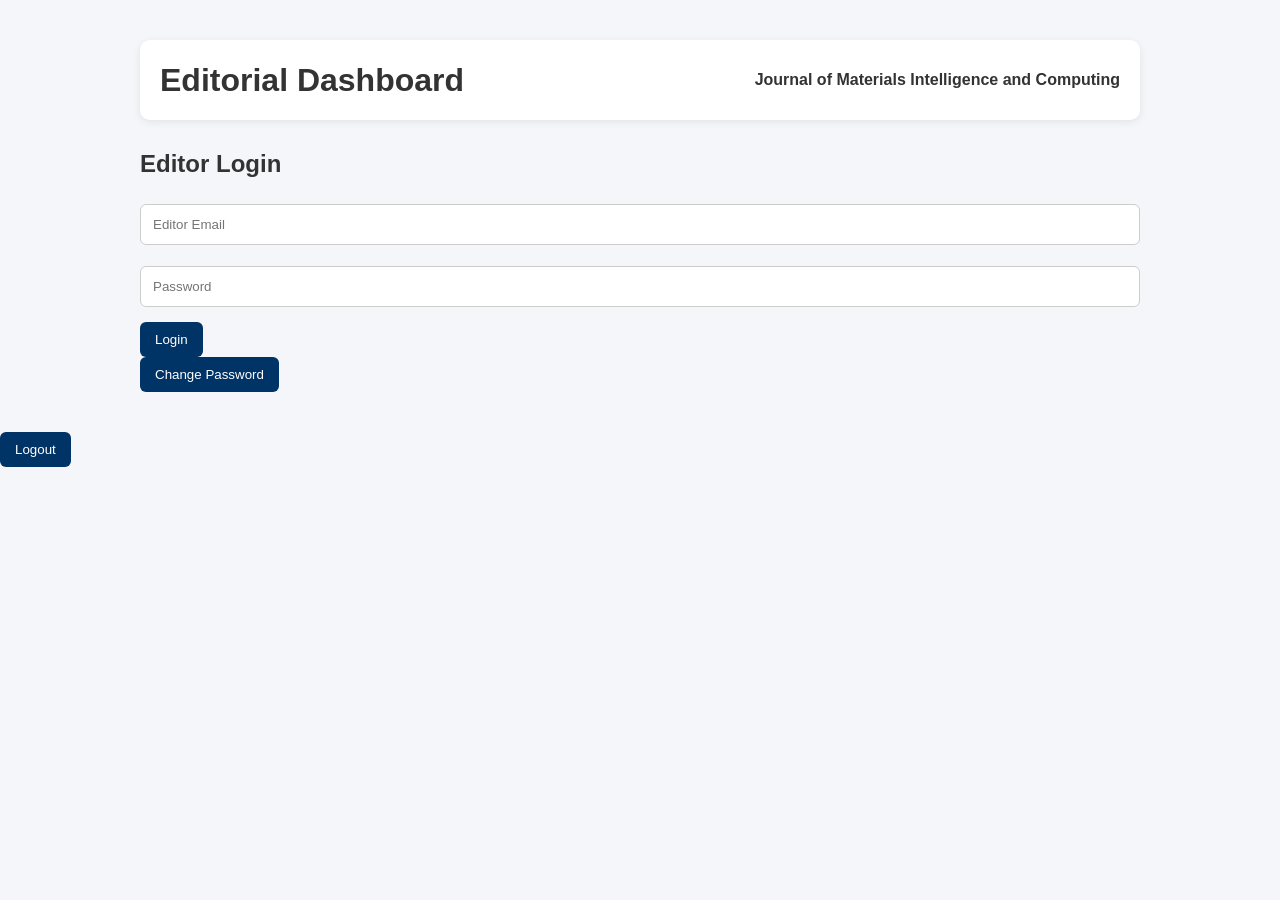
==== commit c23ed8df: "Update index.html" ====
--- a/editor/index.html
+++ b/editor/index.html
@@ -24,18 +24,6 @@
 <p><b>Journal of Materials Intelligence and Computing</b></p>
 </div>
 
-<div>
-
-        <button onclick="openPasswordPage()">
-        Change Password
-        </button>
-
-        <button onclick="logout()">
-        Logout
-        </button>
-
-    </div>
-
 <div id="loginSection">
 
 <h2>Editor Login</h2>
@@ -54,6 +42,13 @@
 Login
 </button>
 
+<div>
+
+        <button onclick="openPasswordPage()">
+        Change Password
+        </button>
+
+    </div>
 </div>
 
 <div id="dashboard"
@@ -115,5 +110,12 @@
 
 <script src="editor.js"></script>
 
+        <div>
+
+        <button onclick="logout()">
+        Logout
+        </button>
+
+    </div>
 </body>
 </html>
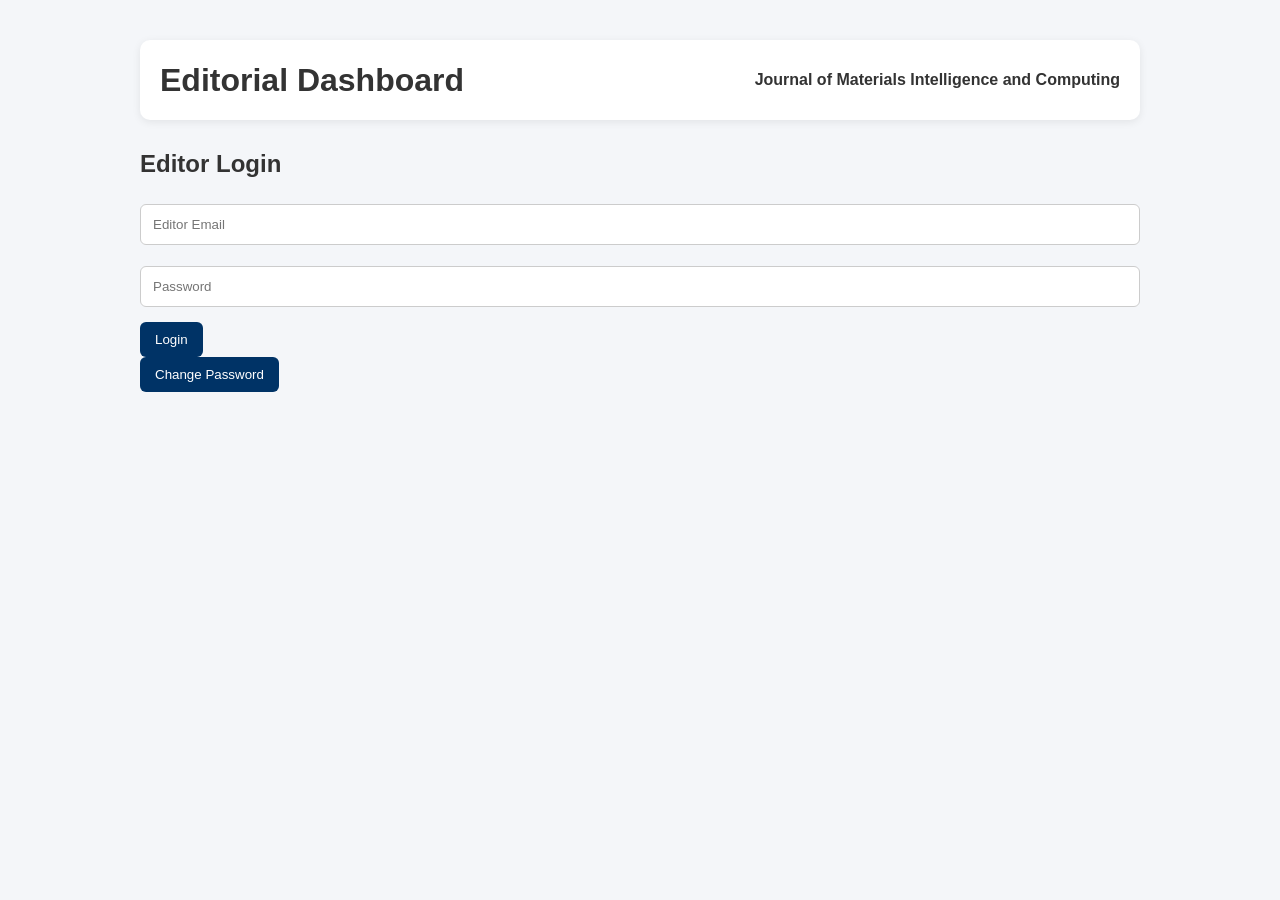
==== commit df637e57: "Update index.html" ====
--- a/editor/index.html
+++ b/editor/index.html
@@ -103,6 +103,17 @@
 <tbody></tbody>
 
 </table>
+<br>
+
+<div style="text-align:center;">
+
+<button onclick="logout()">
+Logout
+</button>
+
+</div>
+
+</div>
 
 </div>
 
@@ -110,12 +121,5 @@
 
 <script src="editor.js"></script>
 
-        <div>
-
-        <button onclick="logout()">
-        Logout
-        </button>
-
-    </div>
 </body>
 </html>
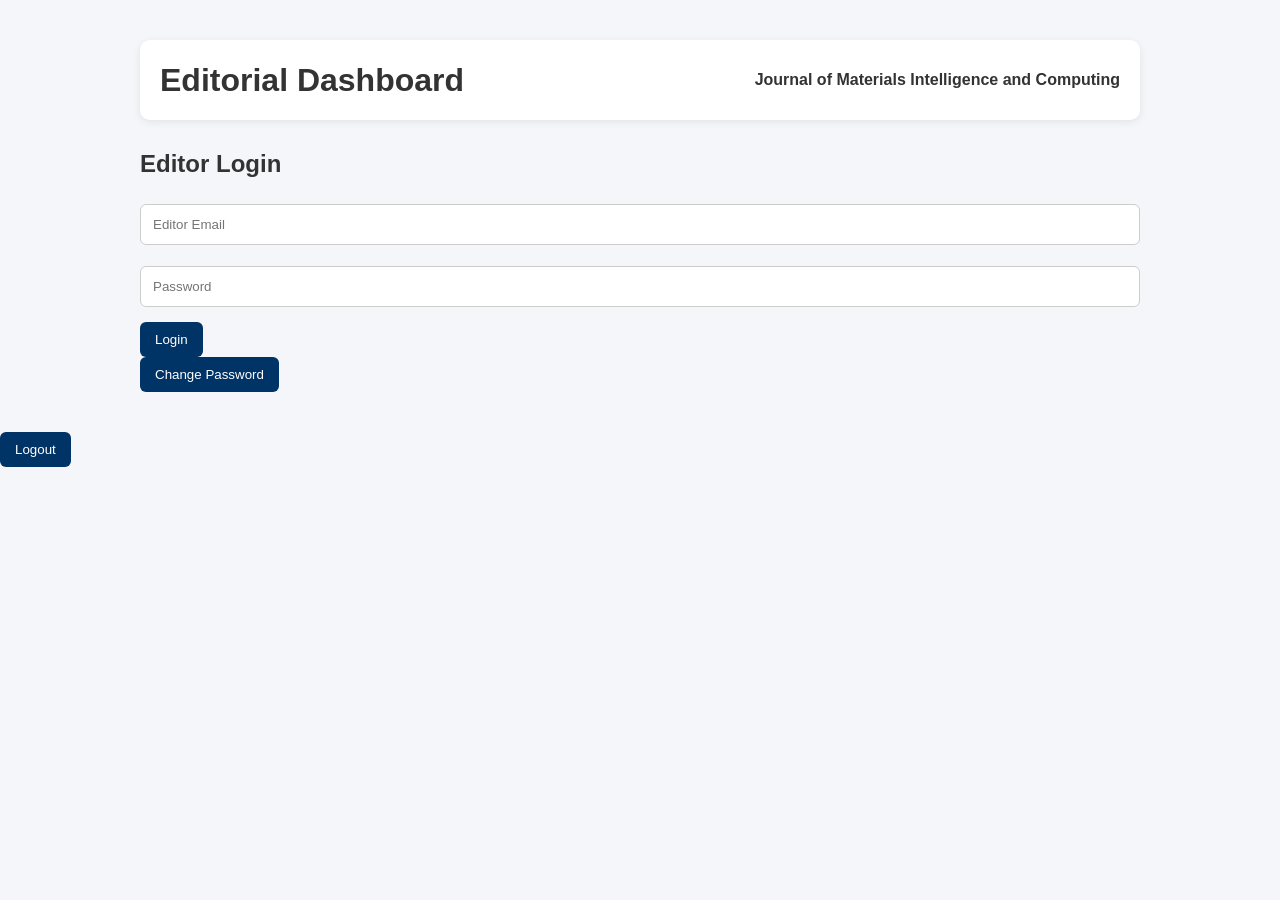
==== commit 42913cc4: "Add files via upload" ====
--- a/editor/index.html
+++ b/editor/index.html
@@ -103,17 +103,6 @@
 <tbody></tbody>
 
 </table>
-<br>
-
-<div style="text-align:center;">
-
-<button onclick="logout()">
-Logout
-</button>
-
-</div>
-
-</div>
 
 </div>
 
@@ -121,5 +110,12 @@
 
 <script src="editor.js"></script>
 
+        <div>
+
+        <button onclick="logout()">
+        Logout
+        </button>
+
+    </div>
 </body>
-</html>
+</html>
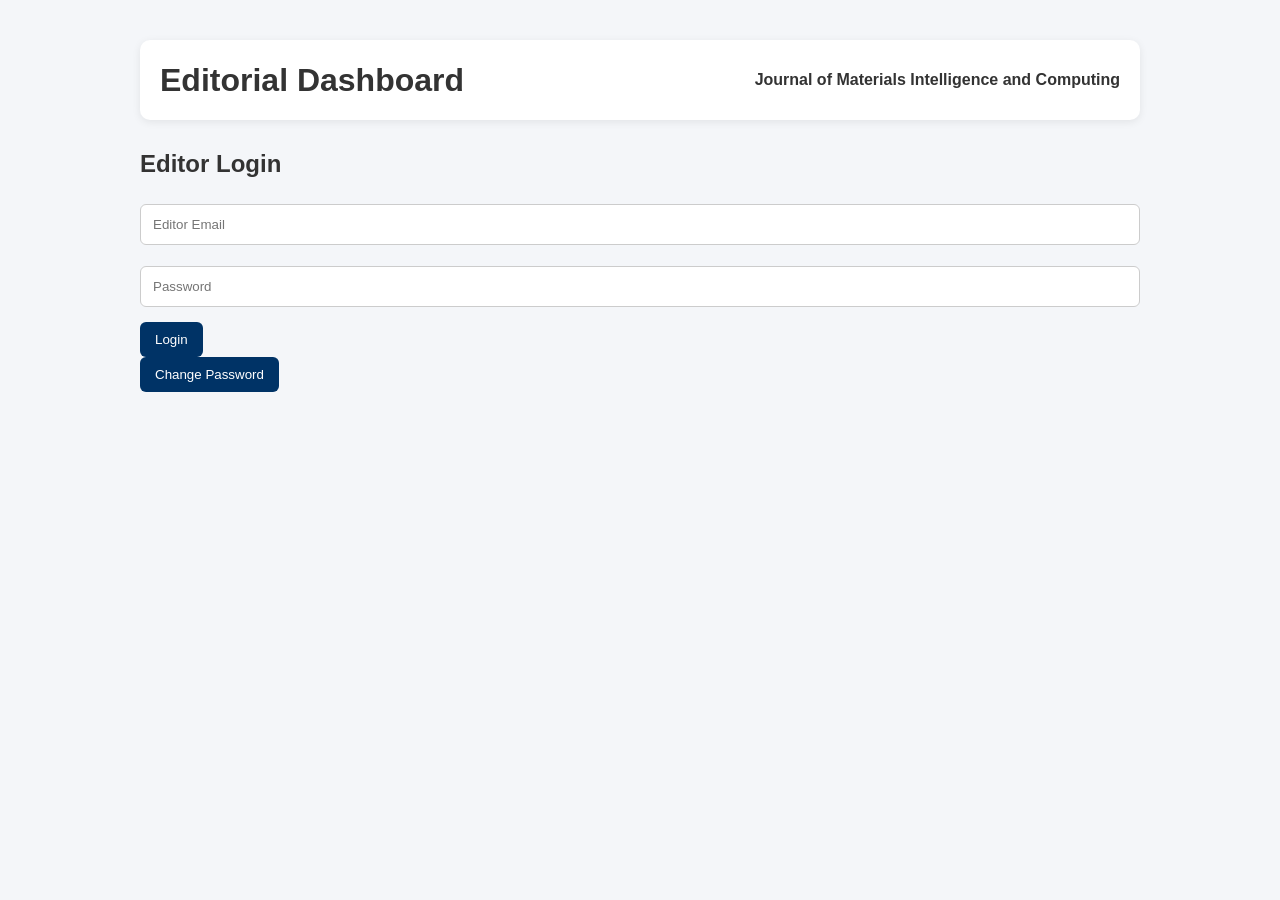
==== commit 135fd2f8: "Update index.html" ====
--- a/editor/index.html
+++ b/editor/index.html
@@ -104,18 +104,23 @@
 
 </table>
 
+<br>
+
+<div style="text-align:center;">
+
+<button onclick="logout()">
+Logout
+</button>
+
+</div>
+
+</div>
+
 </div>
 
 </div>
 
 <script src="editor.js"></script>
 
-        <div>
-
-        <button onclick="logout()">
-        Logout
-        </button>
-
-    </div>
 </body>
-</html>+</html>
